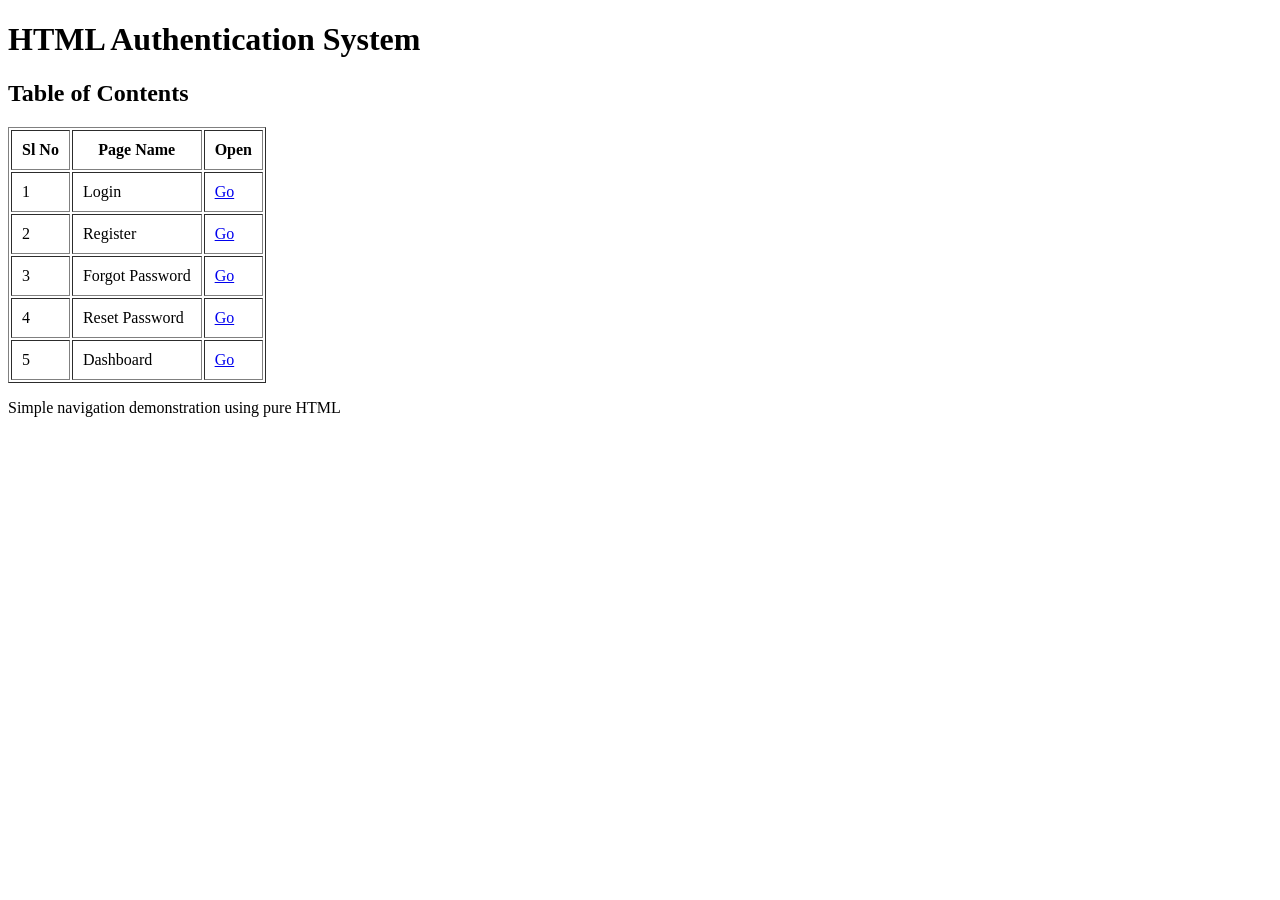
==== index.html @ c69dc601 "first commit" ====
<!DOCTYPE html>
<html lang="en">
<head>
    <meta charset="UTF-8">
    <meta name="viewport" content="width=device-width, initial-scale=1.0">
    <title>Authentication System - Home</title>
</head>
<body>

<header>
    <h1>HTML Authentication System</h1>
</header>

<main>
    <section>
        <h2>Table of Contents</h2>

        <table border="1" cellpadding="10">
            <thead>
                <tr>
                    <th>Sl No</th>
                    <th>Page Name</th>
                    <th>Open</th>
                </tr>
            </thead>
            <tbody>
                <tr>
                    <td>1</td>
                    <td>Login</td>
                    <td><a href="login.html">Go</a></td>
                </tr>
                <tr>
                    <td>2</td>
                    <td>Register</td>
                    <td><a href="register.html">Go</a></td>
                </tr>
                <tr>
                    <td>3</td>
                    <td>Forgot Password</td>
                    <td><a href="forgot-password.html">Go</a></td>
                </tr>
                <tr>
                    <td>4</td>
                    <td>Reset Password</td>
                    <td><a href="reset-password.html">Go</a></td>
                </tr>
                <tr>
                    <td>5</td>
                    <td>Dashboard</td>
                    <td><a href="dashboard.html">Go</a></td>
                </tr>
            </tbody>
        </table>
    </section>
</main>

<footer>
    <p>Simple navigation demonstration using pure HTML</p>
</footer>

</body>
</html>
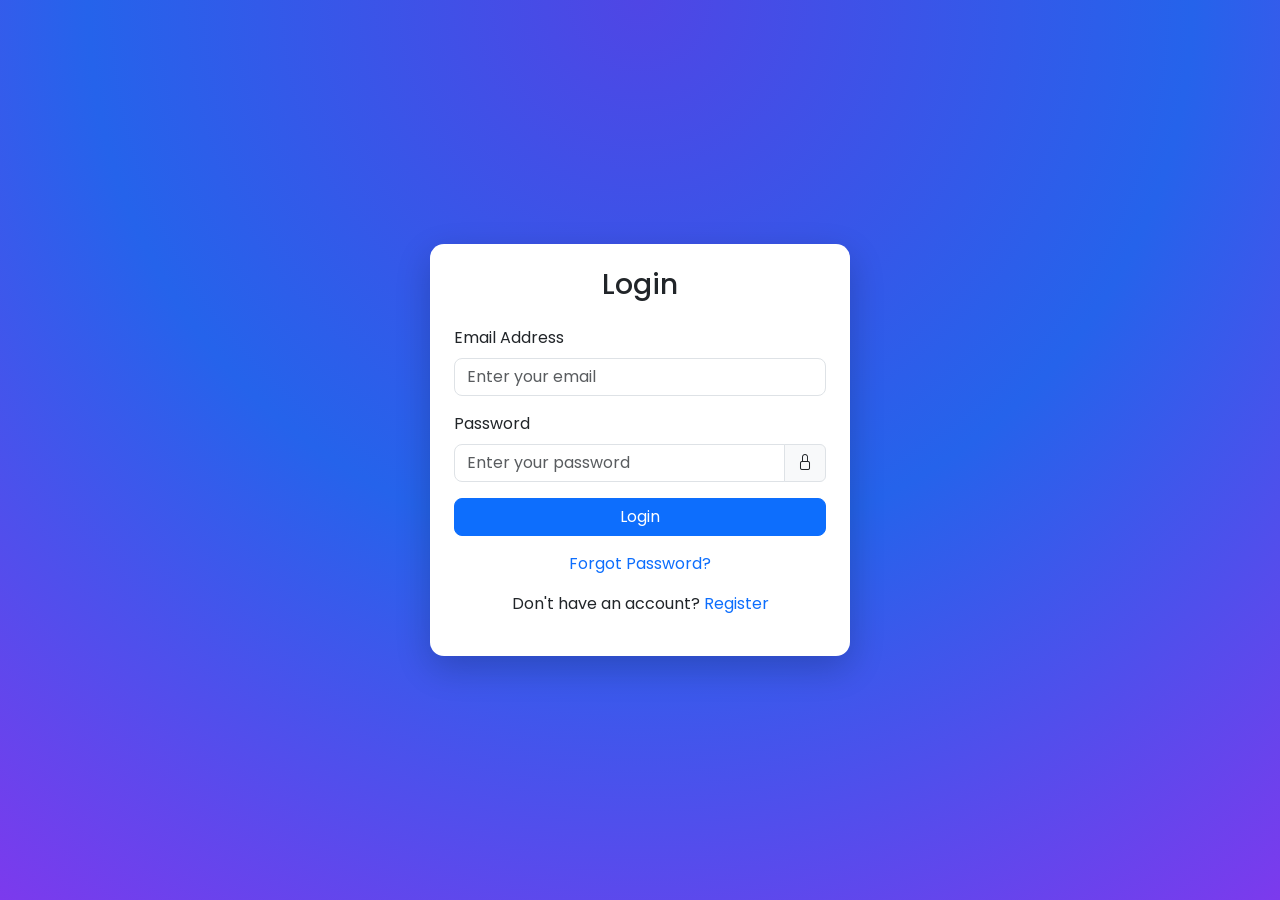
==== commit 2ab0bf96: "Improved UI with Bootstrap, added custom CSS, screenshots, and updated README" ====
--- a/index.html
+++ b/index.html
@@ -1,62 +1,113 @@
 <!DOCTYPE html>
 <html lang="en">
+
+<!-- ========================================================= -->
+<!-- DOCUMENT HEAD -->
+<!-- Contains metadata, Bootstrap CDN, Icons, Fonts, CSS -->
+<!-- ========================================================= -->
 <head>
+
     <meta charset="UTF-8">
     <meta name="viewport" content="width=device-width, initial-scale=1.0">
-    <title>Authentication System - Home</title>
+
+    <title>Login | Authentication System</title>
+
+    <!-- Google Font -->
+    <link href="https://fonts.googleapis.com/css2?family=Poppins:wght@300;400;500;600&display=swap" rel="stylesheet">
+
+    <!-- Bootstrap 5 CSS -->
+    <link href="https://cdn.jsdelivr.net/npm/bootstrap@5.3.3/dist/css/bootstrap.min.css" rel="stylesheet">
+
+    <!-- Bootstrap Icons -->
+    <link rel="stylesheet" href="https://cdn.jsdelivr.net/npm/bootstrap-icons@1.11.3/font/bootstrap-icons.css">
+
+    <!-- Custom Styles -->
+    <link rel="stylesheet" href="styles.css">
+
 </head>
+
 <body>
 
-<header>
-    <h1>HTML Authentication System</h1>
-</header>
+<!-- ========================================================= -->
+<!-- MAIN LOGIN SECTION -->
+<!-- Centered login card using Bootstrap flex utilities -->
+<!-- ========================================================= -->
 
-<main>
-    <section>
-        <h2>Table of Contents</h2>
+<main class="d-flex align-items-center justify-content-center flex-grow-1">
 
-        <table border="1" cellpadding="10">
-            <thead>
-                <tr>
-                    <th>Sl No</th>
-                    <th>Page Name</th>
-                    <th>Open</th>
-                </tr>
-            </thead>
-            <tbody>
-                <tr>
-                    <td>1</td>
-                    <td>Login</td>
-                    <td><a href="login.html">Go</a></td>
-                </tr>
-                <tr>
-                    <td>2</td>
-                    <td>Register</td>
-                    <td><a href="register.html">Go</a></td>
-                </tr>
-                <tr>
-                    <td>3</td>
-                    <td>Forgot Password</td>
-                    <td><a href="forgot-password.html">Go</a></td>
-                </tr>
-                <tr>
-                    <td>4</td>
-                    <td>Reset Password</td>
-                    <td><a href="reset-password.html">Go</a></td>
-                </tr>
-                <tr>
-                    <td>5</td>
-                    <td>Dashboard</td>
-                    <td><a href="dashboard.html">Go</a></td>
-                </tr>
-            </tbody>
-        </table>
-    </section>
+    <div class="card auth-card">
+
+        <div class="card-body p-4">
+
+            <!-- Page Title -->
+            <h3 class="text-center mb-4">Login</h3>
+
+            <!-- ========================================================= -->
+            <!-- LOGIN FORM -->
+            <!-- Redirects to dashboard.html after submit -->
+            <!-- ========================================================= -->
+
+            <form action="dashboard.html">
+
+                <!-- Email Field -->
+                <div class="mb-3">
+                    <label class="form-label">Email Address</label>
+                    <input type="email" class="form-control" placeholder="Enter your email" required>
+                </div>
+
+                <!-- Password Field -->
+                <div class="mb-3">
+                    <label class="form-label">Password</label>
+
+                    <div class="input-group">
+                        <input type="password" class="form-control" placeholder="Enter your password" required>
+                        <span class="input-group-text">
+                            <i class="bi bi-lock"></i>
+                        </span>
+                    </div>
+
+                </div>
+
+                <!-- Login Button -->
+                <div class="d-grid mb-3">
+                    <button type="submit" class="btn btn-primary btn-custom">
+                        Login
+                    </button>
+                </div>
+
+            </form>
+
+            <!-- ========================================================= -->
+            <!-- NAVIGATION LINKS -->
+            <!-- Links to register and forgot password pages -->
+            <!-- ========================================================= -->
+
+            <div class="text-center auth-links">
+
+                <p>
+                    <a href="forgot-password.html">Forgot Password?</a>
+                </p>
+
+                <p>
+                    Don't have an account?
+                    <a href="register.html">Register</a>
+                </p>
+
+            </div>
+
+        </div>
+
+    </div>
+
 </main>
 
-<footer>
-    <p>Simple navigation demonstration using pure HTML</p>
-</footer>
+<!-- ========================================================= -->
+<!-- BOOTSTRAP JAVASCRIPT -->
+<!-- Enables interactive Bootstrap components -->
+<!-- ========================================================= -->
+
+<script src="https://cdn.jsdelivr.net/npm/bootstrap@5.3.3/dist/js/bootstrap.bundle.min.js"></script>
 
 </body>
+
 </html>
--- a/styles.css
+++ b/styles.css
@@ -0,0 +1,123 @@
+/* =========================================================
+   GLOBAL STYLES
+   ========================================================= */
+
+body {
+    font-family: 'Poppins', sans-serif;
+    min-height: 100vh;
+    margin: 0;
+
+    /* Improved gradient background */
+    background: radial-gradient(circle at top, #4f46e5, #2563eb, #7c3aed);
+
+    display: flex;
+    flex-direction: column;
+}
+
+/* =========================================================
+   CARD STYLING
+   ========================================================= */
+
+.auth-card {
+    max-width: 420px;
+    margin: auto;
+    border-radius: 14px;
+    border: none;
+    box-shadow: 0 12px 35px rgba(0,0,0,0.2);
+
+    transition: transform 0.25s ease, box-shadow 0.25s ease;
+}
+
+.auth-card:hover {
+    transform: translateY(-6px);
+    box-shadow: 0 18px 45px rgba(0,0,0,0.3);
+}
+
+/* =========================================================
+   FORM CONTROLS
+   ========================================================= */
+
+.form-control {
+    border-radius: 8px;
+}
+
+.form-control:focus {
+    border-color: #6366f1;
+    box-shadow: 0 0 0 0.2rem rgba(99,102,241,0.25);
+}
+
+/* =========================================================
+   BUTTON STYLING
+   ========================================================= */
+
+.btn-custom {
+    border-radius: 8px;
+    transition: all 0.25s ease;
+}
+
+.btn-custom:hover {
+    transform: translateY(-2px);
+}
+
+/* =========================================================
+   NAVBAR
+   ========================================================= */
+
+.navbar-custom {
+    background-color: #1e293b;
+}
+
+.navbar-brand {
+    font-weight: 600;
+}
+
+/* =========================================================
+   DASHBOARD CARDS
+   ========================================================= */
+
+.dashboard-card {
+    border-radius: 14px;
+    box-shadow: 0 10px 30px rgba(0,0,0,0.2);
+}
+
+.stat-card {
+    border-radius: 12px;
+    padding: 20px;
+    color: white;
+}
+
+.stat-blue {
+    background: linear-gradient(135deg,#2563eb,#3b82f6);
+}
+
+.stat-purple {
+    background: linear-gradient(135deg,#7c3aed,#9333ea);
+}
+
+.stat-dark {
+    background: linear-gradient(135deg,#334155,#1e293b);
+}
+
+/* =========================================================
+   LINKS
+   ========================================================= */
+
+.auth-links a {
+    text-decoration: none;
+}
+
+.auth-links a:hover {
+    text-decoration: underline;
+}
+
+/* =========================================================
+   RESPONSIVE
+   ========================================================= */
+
+@media (max-width: 576px) {
+
+    .auth-card {
+        margin: 20px;
+    }
+
+}
